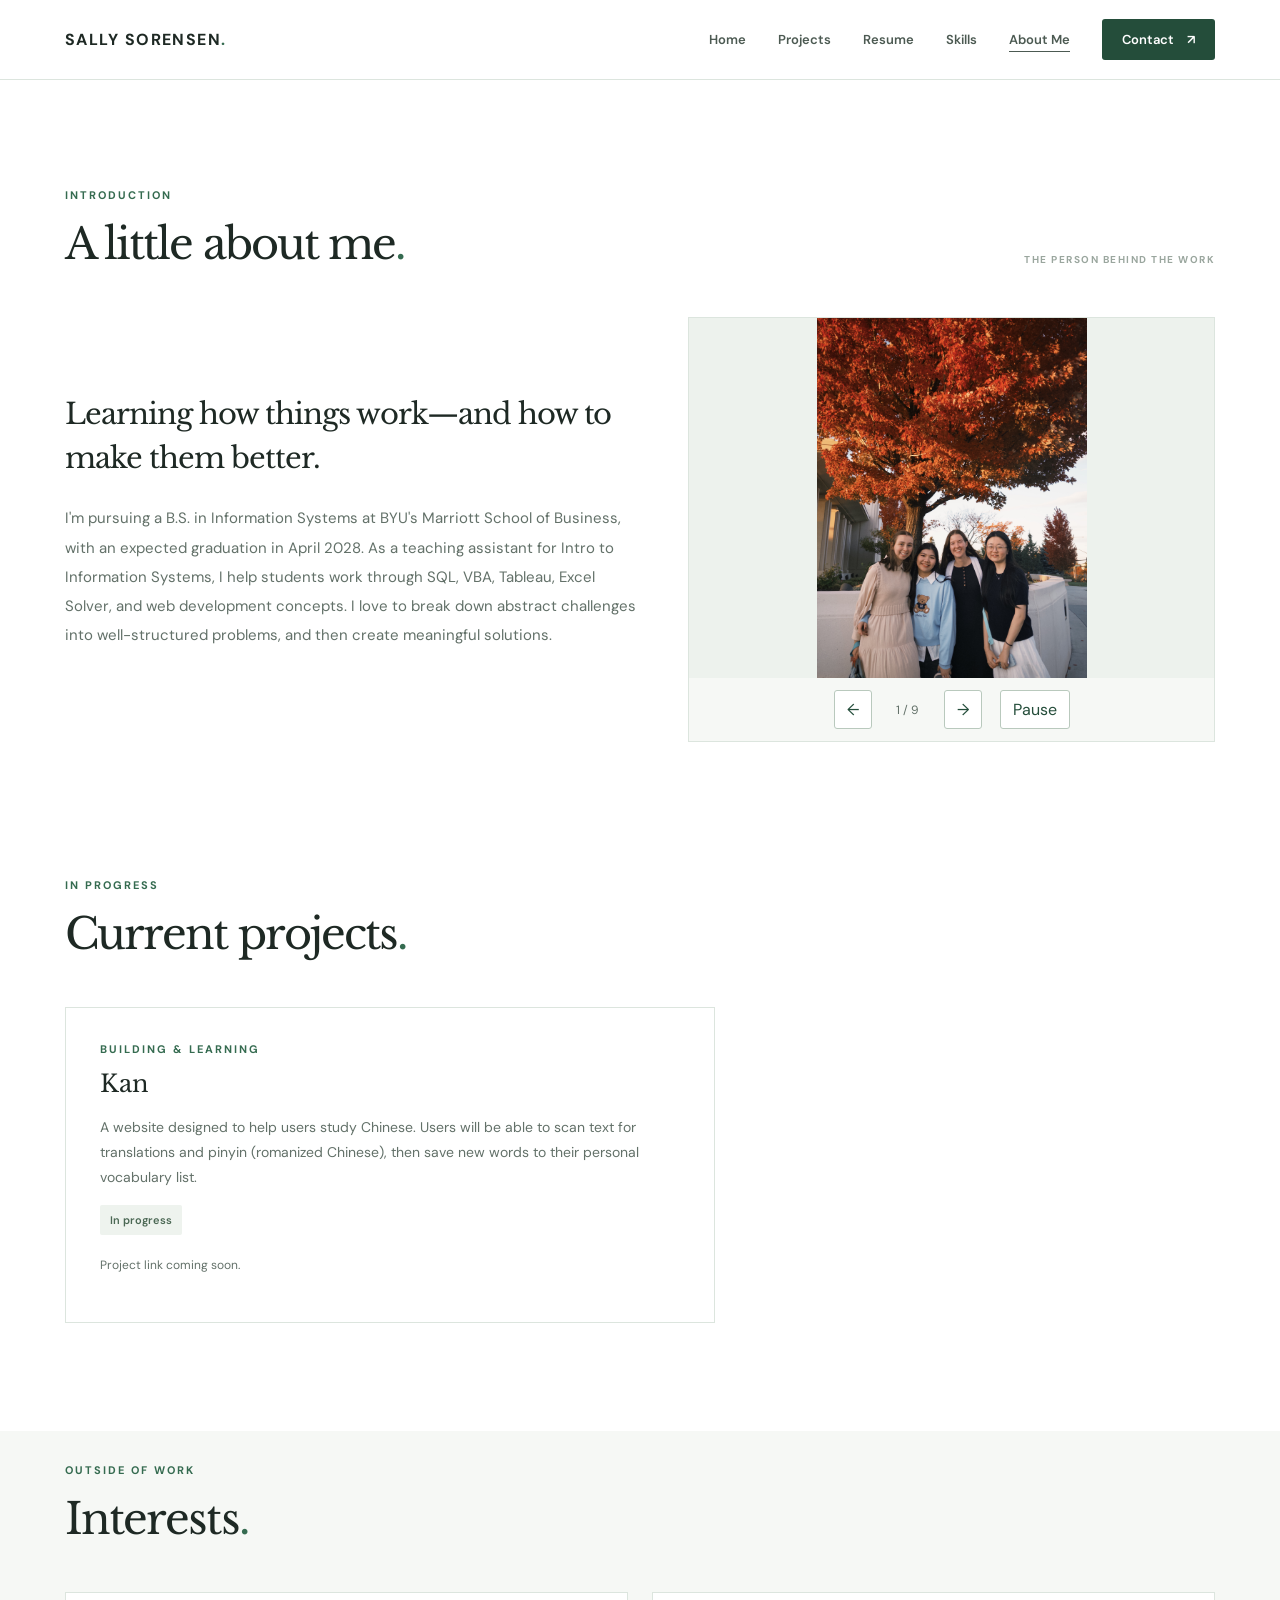
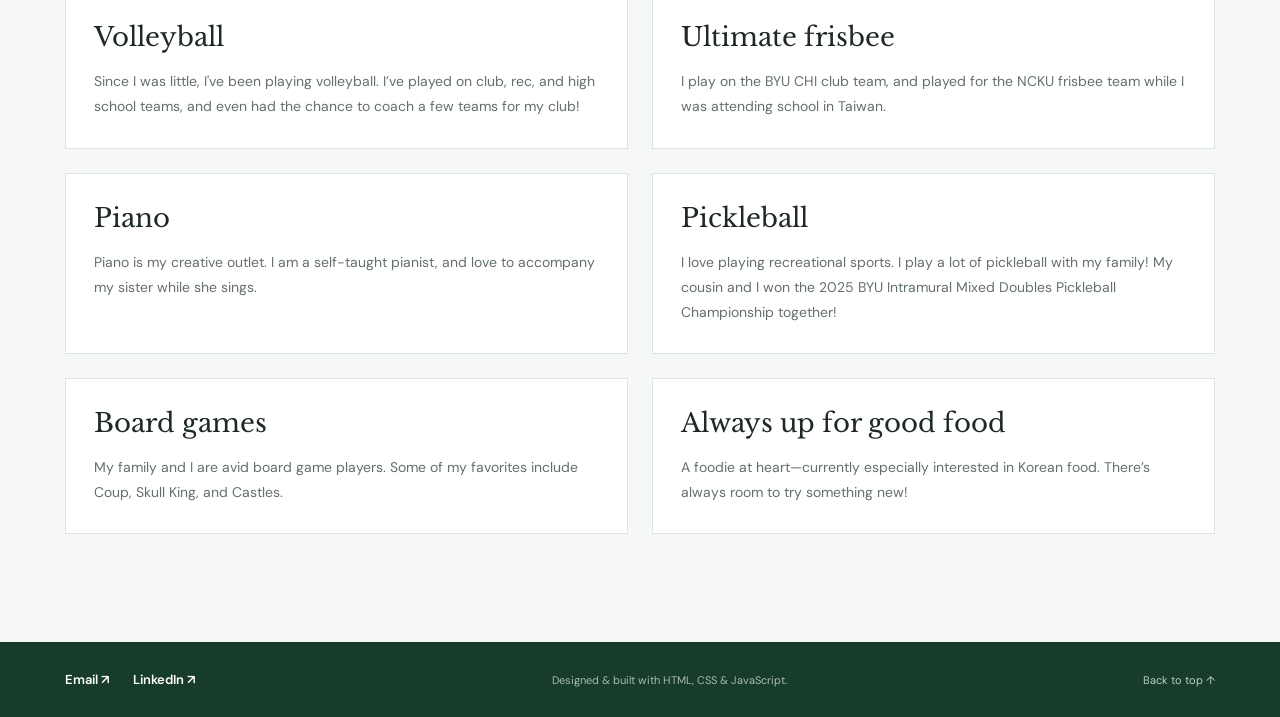
==== about.html @ e24bbb20 "files uploaded" ====
<!DOCTYPE html>
<html lang="en">
<head>
  <meta charset="UTF-8">
  <meta name="viewport" content="width=device-width, initial-scale=1">
  <meta name="description" content="Sally Sorensen — BYU Information Systems student. Explore my experience, skills, and software projects.">
  <title>Sally Sorensen | About Me</title>
  <link rel="stylesheet" href="styles.css">
  <script src="data.js" defer></script>
  <script src="app.js" defer></script>
</head>
<body data-page-title="About Me">
  <a class="skip-link" href="#main">Skip to content</a>
  <header class="site-header">
    <div class="container nav-wrap">
      <span class="brand" id="nav-name">YOUR NAME<span class="brand-dot">.</span></span>
      <button class="menu-toggle" id="menu-toggle" type="button" aria-expanded="false" aria-controls="site-nav" aria-label="Toggle navigation">
        <span></span><span></span><span></span>
      </button>
      <nav class="site-nav" id="site-nav" aria-label="Main navigation"><a href="index.html">Home</a>
<a href="projects.html">Projects</a>
<a href="resume.html">Resume</a>
<a href="skills.html">Skills</a>
<a href="about.html" aria-current="page">About Me</a>
<a href="contact.html" class="nav-contact">Contact <span aria-hidden="true">↗</span></a></nav>
    </div>
  </header>

  <main id="main">
    

    <section class="section about-section" id="about">
      <div class="container">
        <div class="section-heading"><div><p class="section-kicker">INTRODUCTION</p><h2>A little about me<span class="accent">.</span></h2></div><p class="section-aside">THE PERSON BEHIND THE WORK</p></div>
        <div class="about-copy-layout">
          
          <div class="about-copy"><h3 id="about-heading">A short introduction goes here.</h3><p id="about-body">Share a little about your education, professional interests, and what motivates you.</p></div>
<div class="about-carousel" role="region" aria-roledescription="carousel" aria-label="Personal photo gallery">
<div class="about-photo-stage"><img id="about-slide" src="assets/images/about/photo-01.jpg" alt="Personal photo 1 of 9" width="600" height="450"></div>
<div class="photo-controls"><button type="button" id="photo-prev" aria-label="Previous photo">←</button><span id="photo-counter">1 / 9</span><button type="button" id="photo-next" aria-label="Next photo">→</button><button type="button" id="photo-pause" aria-label="Pause photo rotation">Pause</button></div>
</div>
        </div>
      </div>
    </section>

    

    

    

    <section class="section" id="current-projects"><div class="container"><div class="section-heading"><div><p class="section-kicker">IN PROGRESS</p><h2>Current projects<span class="accent">.</span></h2></div></div><article class="growth-card kan-card"><p class="card-overline">BUILDING & LEARNING</p><h3>Kan</h3><p>A website designed to help users study Chinese. Users will be able to scan text for translations and pinyin (romanized Chinese), then save new words to their personal vocabulary list.</p><div class="tag-row"><span class="tag">In progress</span></div><p class="kan-link-placeholder">Project link coming soon.</p></article></div></section>
<section class="section section-tint" id="interests"><div class="container"><div class="section-heading"><div><p class="section-kicker">OUTSIDE OF WORK</p><h2>Interests<span class="accent">.</span></h2></div></div><div class="interest-grid">
<article class="interest-card"><h3>Volleyball</h3><p>Since I was little, I've been playing volleyball. I’ve played on club, rec, and high school teams, and even had the chance to coach a few teams for my club!</p></article>
<article class="interest-card"><h3>Ultimate frisbee</h3><p>I play on the BYU CHI club team, and played for the NCKU frisbee team while I was attending school in Taiwan.</p></article>
<article class="interest-card"><h3>Piano</h3><p>Piano is my creative outlet. I am a self-taught pianist, and love to accompany my sister while she sings.</p></article>
<article class="interest-card"><h3>Pickleball</h3><p>I love playing recreational sports. I play a lot of pickleball with my family! My cousin and I won the 2025 BYU Intramural Mixed Doubles Pickleball Championship together!</p></article>
<article class="interest-card"><h3>Board games</h3><p>My family and I are avid board game players. Some of my favorites include Coup, Skull King, and Castles.</p></article>
<article class="interest-card"><h3>Always up for good food</h3><p>A foodie at heart—currently especially interested in Korean food. There’s always room to try something new!</p></article>
</div></div></section>


    
  </main>

  <footer class="site-footer"><div class="container footer-inner"><div class="footer-links"><a href="mailto:ssally5@byu.edu">Email ↗</a><a href="https://www.linkedin.com/in/ssally5" target="_blank" rel="noopener noreferrer">LinkedIn ↗</a></div><p>Designed & built with HTML, CSS & JavaScript.</p><a href="index.html" class="back-to-top">Back to top ↑</a></div></footer>
</body>
</html>
---- styles.css ----
@import url('https://fonts.googleapis.com/css2?family=DM+Sans:wght@400;500;600;700&family=Libre+Baskerville:ital,wght@0,400;0,700;1,400&display=swap');
:root{--green:#356b50;--green-deep:#244d3a;--green-light:#eaf1eb;--ink:#1e2924;--muted:#637169;--line:#dce5de;--paper:#fff;--tint:#f6f8f5;--font:'DM Sans',Arial,sans-serif;--serif:'Libre Baskerville',Georgia,serif}
*{box-sizing:border-box}html{scroll-behavior:smooth;scroll-padding-top:92px}body{margin:0;font-family:var(--font);color:var(--ink);background:var(--paper);-webkit-font-smoothing:antialiased}a{color:inherit;text-decoration:none}button{font:inherit}img{max-width:100%}.container{width:min(1150px,calc(100% - 64px));margin-inline:auto}.skip-link{position:absolute;left:10px;top:-60px;background:white;padding:12px;z-index:20}.skip-link:focus{top:10px}.site-header{position:sticky;top:0;z-index:10;background:rgba(255,255,255,.97);border-bottom:1px solid var(--line);backdrop-filter:blur(12px)}.nav-wrap{min-height:79px;display:flex;align-items:center;justify-content:space-between;gap:24px}.brand,.footer-brand{font-size:16px;font-weight:700;letter-spacing:.09em}.brand-dot,.footer-brand span{color:var(--green)}.site-nav{display:flex;align-items:center;gap:32px}.site-nav a{font-size:13px;font-weight:600;color:#4c5a52;transition:color .2s}.site-nav a:hover{color:var(--green)}.site-nav .nav-contact{background:var(--green-deep);color:white;padding:12px 20px;border-radius:3px}.site-nav .nav-contact:hover{color:white;background:var(--green)}.nav-contact span{margin-left:10px}.menu-toggle{display:none}.hero{background:linear-gradient(115deg,#f8faf7 0%,#fff 60%);border-bottom:1px solid var(--line)}.hero-grid{min-height:625px;display:grid;grid-template-columns:1.15fr .85fr;align-items:center;gap:80px;padding-top:75px;padding-bottom:80px}.eyebrow,.section-kicker,.card-overline,.contact-kicker{font-size:11px;letter-spacing:.18em;font-weight:700;color:var(--green)}.eyebrow{display:flex;align-items:center;gap:13px;margin-bottom:30px}.eyebrow-line,.label-dash{display:inline-block;width:28px;height:2px;background:var(--green)}h1,h2,h3,h4,p{margin-top:0}.hero h1{font-family:var(--serif);font-weight:400;font-size:clamp(42px,5vw,69px);line-height:1.18;letter-spacing:-.045em;margin-bottom:22px}.hero-period,.accent{color:var(--green)}.hero-title{font-size:20px;font-weight:700;margin-bottom:18px}.hero-description{max-width:510px;color:var(--muted);font-size:16px;line-height:1.85;margin-bottom:32px}.hero-actions{display:flex;gap:12px;flex-wrap:wrap}.btn{display:inline-flex;justify-content:center;align-items:center;gap:22px;padding:15px 22px;font-size:13px;font-weight:700;border-radius:3px;transition:transform .2s,background .2s}.btn:hover{transform:translateY(-2px)}.btn-primary{background:var(--green-deep);color:white}.btn-primary:hover{background:var(--green)}.btn-outline{border:1px solid #b9c9bd;background:white}.hero-footnote{margin-top:54px;font-size:10px;letter-spacing:.12em;font-weight:700;color:#64756b}.status-dot{display:inline-block;width:7px;height:7px;background:#6ba67c;border-radius:50%;margin-right:7px}.footnote-divider{padding:0 15px;color:#b4c3b9}.hero-aside{position:relative}.hero-frame{height:400px;background:#e7eee7;border:1px solid #d4e0d6;display:flex;align-items:center;justify-content:center;position:relative;box-shadow:20px 20px 0 #f2f5f0}.hero-frame:before{content:"";position:absolute;inset:22px;border:1px solid #cad9ce}.hero-frame-number,.hero-frame-caption{position:absolute;font-size:10px;font-weight:700;letter-spacing:.17em;color:#718d78;left:42px}.hero-frame-number{top:42px}.hero-frame-caption{bottom:42px}.hero-monogram{font-family:var(--serif);font-size:120px;letter-spacing:-.1em;color:#95b39e;font-weight:400}.hero-side-label{position:absolute;right:-30px;bottom:80px;writing-mode:vertical-rl;font-size:10px;letter-spacing:.18em;color:#7d9382}.section{padding:108px 0}.section-tint{background:var(--tint)}.section-heading{display:flex;justify-content:space-between;align-items:end;gap:24px;margin-bottom:46px}.section-kicker{margin-bottom:15px}.section-heading h2{font-family:var(--serif);font-size:clamp(30px,3.4vw,43px);font-weight:400;letter-spacing:-.045em;margin-bottom:0}.section-aside{font-size:10px;letter-spacing:.15em;color:#9aa69e;font-weight:700;margin-bottom:5px}.section-intro{max-width:650px;color:var(--muted);line-height:1.8;margin-top:-18px;margin-bottom:38px}.about-grid{display:grid;grid-template-columns:370px 1fr;gap:90px;align-items:center}.portrait-placeholder{min-height:420px;background:#edf2ed;border:1px solid #dce7dd;display:flex;flex-direction:column;align-items:center;justify-content:center;gap:20px;color:#8ca293;font-size:10px;font-weight:700;letter-spacing:.2em}.portrait-circle{width:155px;height:155px;border-radius:50%;background:#dce8de;display:grid;place-items:center}.portrait-circle svg{width:90px;fill:none;stroke:#93ad9a;stroke-width:3;stroke-linecap:round}.about-copy h3{font-family:var(--serif);font-weight:400;font-size:29px;line-height:1.5;letter-spacing:-.035em;margin-bottom:24px}.about-copy p{color:var(--muted);font-size:15px;line-height:1.95}.text-link{display:inline-block;margin-top:12px;padding-bottom:7px;border-bottom:1px solid var(--green);font-size:13px;font-weight:700;color:var(--green-deep)}.text-link span{margin-left:18px}.skills-grid{display:grid;grid-template-columns:repeat(4,1fr);gap:18px}.skill-card{background:white;border:1px solid var(--line);padding:29px 24px;min-height:245px}.skill-number{font-family:var(--serif);color:#a4b9aa;font-size:24px;margin-bottom:30px}.skill-card h3{font-size:15px;margin-bottom:21px}.tag-row{display:flex;gap:8px;flex-wrap:wrap}.tag{background:#eef3ee;color:#4b6854;font-size:11px;padding:8px 10px;border-radius:2px;font-weight:600}.resume-grid{display:grid;grid-template-columns:1fr 1fr;gap:90px}.subsection-title{display:flex;align-items:center;gap:13px;padding-bottom:20px;border-bottom:1px solid var(--line);margin-bottom:28px}.subsection-title h3{font-size:18px;margin:0}.mini-icon{color:var(--green);font-size:23px}.timeline-entry{position:relative;padding:0 0 22px 24px;margin-left:4px;border-left:1px solid #d1ded4}.timeline-entry:before{content:"";position:absolute;left:-5px;top:4px;width:9px;height:9px;background:var(--green);border-radius:50%}.timeline-period{font-size:11px;font-weight:700;letter-spacing:.08em;color:var(--green);margin-bottom:10px}.timeline-entry h4{font-size:17px;margin-bottom:7px}.timeline-org{font-size:13px;color:#65756b;font-weight:600;margin-bottom:14px}.timeline-description{font-size:13px;color:var(--muted);line-height:1.8}.resume-banner{margin-top:52px;padding:28px 34px;background:var(--green-deep);color:white;display:flex;align-items:center;justify-content:space-between;gap:25px}.resume-banner h3{font-family:var(--serif);font-size:21px;font-weight:400;margin-bottom:8px}.resume-banner p{color:#c9ddd0;font-size:13px;margin:0}.btn-light{background:white;color:var(--green-deep);white-space:nowrap}.btn-light[aria-disabled=true]{opacity:.8;cursor:default}.project-label{display:flex;align-items:center;gap:12px;font-size:11px;font-weight:700;letter-spacing:.16em;color:var(--green-deep);margin-bottom:18px}.other-project-label{margin-top:50px}.projects-grid{display:grid;grid-template-columns:repeat(3,minmax(0,1fr));gap:22px}.project-card{background:white;border:1px solid var(--line);overflow:hidden}.project-visual{height:210px;position:relative;background:linear-gradient(135deg,#dce9dd,#eff4ec);display:flex;align-items:center;justify-content:center;flex-direction:column;gap:9px}.project-placeholder-symbol{font-family:var(--serif);font-size:70px;color:#9bb8a2;line-height:1}.project-placeholder-text{font-size:9px;font-weight:700;letter-spacing:.18em;color:#7e9c86}.project-index{position:absolute;right:17px;top:16px;font-size:11px;font-weight:700;color:#6b8c73}.project-image{width:100%;height:100%;object-fit:cover}.project-body{padding:27px}.project-body h3{font-family:var(--serif);font-size:20px;font-weight:400;margin-bottom:14px}.project-description{color:var(--muted);font-size:13px;line-height:1.8;min-height:72px}.project-body .tag-row{margin:20px 0 24px}.project-link{font-size:12px;font-weight:700;color:var(--green-deep)}.project-link-disabled{color:#87968b}.growth-grid{display:grid;grid-template-columns:1fr 1fr;gap:24px}.growth-card{border:1px solid var(--line);padding:34px;min-height:315px}.growth-icon{font-family:var(--serif);font-size:36px;color:var(--green);margin-bottom:30px}.card-overline{margin-bottom:13px}.growth-card h3{font-family:var(--serif);font-weight:400;font-size:24px;margin-bottom:17px}.growth-card>p:not(.card-overline){color:var(--muted);font-size:14px;line-height:1.8}.achievement-item{font-size:12px;color:var(--green-deep);font-weight:600;margin-top:14px}.contact-section{background:var(--green-deep);color:white;padding:100px 0}.contact-grid{display:grid;grid-template-columns:1fr 1fr;gap:90px;align-items:center}.contact-kicker{color:#a5c6ac;margin-bottom:25px}.contact-section h2{font-family:var(--serif);font-weight:400;line-height:1.35;font-size:clamp(36px,4.4vw,55px);letter-spacing:-.05em;margin-bottom:22px}.contact-section h2 em{color:#b4d0b9}.contact-section p:not(.contact-kicker){max-width:360px;font-size:14px;line-height:1.85;color:#c6d8cb}.contact-link{display:flex;justify-content:space-between;align-items:center;gap:15px;padding:19px 0;border-bottom:1px solid #5c7865}.contact-link-label{display:block;font-size:10px;letter-spacing:.15em;color:#a6c3ad;font-weight:700;margin-bottom:9px;text-transform:uppercase}.contact-link strong{font-size:15px;font-weight:500;overflow-wrap:anywhere}.contact-link-arrow{font-size:23px;color:#b7d4bf}.contact-link-placeholder strong{color:#a8c2af}.site-footer{background:#183c2b;color:white}.footer-inner{display:flex;justify-content:space-between;align-items:center;gap:15px;padding:29px 0}.footer-inner p{font-size:11px;color:#a8bdb0;margin:0}.footer-brand span{color:#b0d3b7}.back-to-top{font-size:11px;color:#bcd3c2}[hidden]{display:none!important}
@media(max-width:900px){.hero-grid{gap:45px}.hero-frame{height:320px}.hero-monogram{font-size:90px}.about-grid{grid-template-columns:300px 1fr;gap:45px}.skills-grid{grid-template-columns:repeat(2,1fr)}.projects-grid{grid-template-columns:repeat(2,1fr)}.resume-grid,.contact-grid{gap:45px}}
@media(max-width:650px){.container{width:min(100% - 36px,1150px)}.nav-wrap{min-height:68px}.menu-toggle{display:flex;width:40px;height:40px;flex-direction:column;align-items:center;justify-content:center;gap:5px;border:1px solid var(--line);background:white;cursor:pointer}.menu-toggle span{width:18px;height:2px;background:var(--green-deep)}.site-nav{display:none;position:absolute;left:0;right:0;top:68px;background:white;padding:20px 18px 25px;box-shadow:0 12px 22px #183c2b18;flex-direction:column;align-items:stretch;gap:22px}.site-nav.is-open{display:flex}.site-nav .nav-contact{text-align:center}.hero-grid{grid-template-columns:1fr;padding-top:76px;padding-bottom:80px;gap:48px;min-height:auto}.hero-aside{display:none}.hero h1{font-size:clamp(42px,10vw,58px)}.hero-title{font-size:17px}.hero-footnote{margin-top:40px}.section{padding:75px 0}.section-heading{align-items:start;margin-bottom:35px}.section-aside{display:none}.section-heading h2{font-size:32px}.about-grid,.resume-grid,.growth-grid,.contact-grid{grid-template-columns:1fr;gap:36px}.portrait-placeholder{min-height:320px}.skills-grid,.projects-grid{grid-template-columns:1fr}.skill-card{min-height:190px}.skill-number{margin-bottom:20px}.resume-banner{flex-direction:column;align-items:start}.contact-section{padding:75px 0}.footer-inner{flex-wrap:wrap}.footer-inner p{order:3;width:100%}.hero-actions .btn{flex:1;gap:8px;font-size:12px;padding:14px 12px}}
@media(prefers-reduced-motion:reduce){html{scroll-behavior:auto}*,*:before,*:after{transition:none!important}}

/* Personal photo and live project button */
.portrait-photo{width:100%;height:420px;overflow:hidden;background:#edf2ed;border:1px solid var(--line)}
.portrait-photo img{width:100%;height:100%;object-fit:cover;object-position:center 24%;display:block}
.project-demo-link{display:inline-flex;background:var(--green-deep);color:white;padding:12px 17px;border-radius:3px;margin-right:15px;margin-bottom:8px}
.project-demo-link:hover{background:var(--green)}
@media(max-width:650px){.portrait-photo{height:360px}}

/* Multiple-page layout and introductory portrait */
.hero-frame{height:480px;overflow:hidden}.hero-frame:before{display:none}.hero-photo{display:block;width:100%;height:100%;object-fit:cover;object-position:center 24%}.hero-grid{min-height:calc(100vh - 155px)}.about-copy-layout{max-width:780px}.site-nav a[aria-current="page"]{text-decoration:underline;text-underline-offset:7px}.contact-section{min-height:calc(100vh - 155px)}
@media(max-width:900px){.hero-frame{height:390px}.site-nav{gap:22px}}
@media(max-width:650px){.hero-aside{display:block;max-width:400px;width:100%;margin-inline:auto}.hero-frame{height:420px;box-shadow:12px 12px 0 #f2f5f0}.hero-grid{padding-top:50px;gap:40px}.hero-footnote{line-height:1.8}.hero-photo{object-position:center 24%}}

.footer-links{display:flex;gap:24px;align-items:center;font-size:13px;font-weight:600}.footer-links a:hover{text-decoration:underline;text-underline-offset:4px}
@media(min-width:651px) and (max-width:900px){.site-nav{gap:16px}.site-nav .nav-contact{padding:12px 14px}.nav-wrap{gap:18px}}

.project-visual .project-image{width:100%;height:100%;object-fit:contain;background:#f4f7fa}.project-actions{display:flex;align-items:center;gap:20px;flex-wrap:wrap}.project-more{background:none;border:0;padding:0;cursor:pointer;font:inherit;font-size:12px;font-weight:700;color:var(--green-deep)}.project-more:hover,.project-link:hover{text-decoration:underline;text-underline-offset:4px}.project-dialog{width:min(650px,calc(100% - 36px));max-height:85vh;overflow:auto;border:1px solid var(--line);border-radius:8px;padding:40px;color:var(--ink);background:white;box-shadow:0 24px 80px #183c2b40}.project-dialog::backdrop{background:#10281dcc;backdrop-filter:blur(3px)}.dialog-close{display:block;margin:0 0 24px auto;background:transparent;border:1px solid var(--line);padding:8px 12px;border-radius:3px;cursor:pointer;color:var(--green-deep)}.project-dialog h2{font-family:var(--serif);font-size:32px;font-weight:400}.dialog-intro,.dialog-features{font-size:15px;line-height:1.8;color:var(--muted)}.dialog-features{padding-left:22px}.dialog-features li{margin-bottom:12px}.project-dialog .tag-row{margin:24px 0}.dialog-open{overflow:hidden}@media(max-width:650px){.project-dialog{padding:24px}.project-dialog h2{font-size:27px}}

.resume-grid{grid-template-columns:1fr;gap:60px}.resume-cards{display:grid;grid-template-columns:repeat(3,minmax(0,1fr));gap:24px}.resume-card{border:1px solid var(--line);background:white;display:flex;flex-direction:column}.resume-thumbnail{height:165px;background:linear-gradient(135deg,#e7eee7,#f5f8f3);display:flex;flex-direction:column;align-items:center;justify-content:center;gap:15px;color:var(--green-deep)}.resume-initials{font-family:var(--serif);font-size:48px}.resume-thumb-label{font-size:10px;letter-spacing:.18em;font-weight:700}.resume-card-body{padding:26px;display:flex;flex-direction:column;flex:1}.resume-card h4{font-size:17px;line-height:1.5;margin-bottom:12px}.resume-card .timeline-description{margin-bottom:24px}.resume-card .project-more{align-self:flex-start;margin-top:auto}.resume-photo-placeholder{min-height:200px;border:1px dashed #9cb5a3;background:var(--tint);display:flex;align-items:center;justify-content:center;text-align:center;padding:24px;color:var(--muted);margin:26px 0}.detail-placeholder{color:var(--muted);line-height:1.8;font-style:italic}@media(max-width:900px){.resume-cards{grid-template-columns:repeat(2,minmax(0,1fr))}}@media(max-width:650px){.resume-cards{grid-template-columns:1fr}}

/* Keep card content and actions aligned across each grid row. */
.projects-grid,.resume-cards{align-items:stretch}.project-card{display:flex;flex-direction:column;height:100%}.project-visual{flex:none}.project-body{display:flex;flex-direction:column;flex:1}.project-body h3{min-height:3em;line-height:1.5}.project-description{min-height:5.4em}.project-body .tag-row{min-height:28px}.project-actions{margin-top:auto;padding-top:4px}.resume-card .timeline-period{min-height:2.8em;line-height:1.4}.resume-card h4{min-height:4.5em}.resume-card .timeline-org{min-height:3em;line-height:1.5}.resume-card .timeline-description{flex:1}.resume-card .project-more{padding-top:8px}@media(max-width:650px){.project-body h3,.project-description,.resume-card .timeline-period,.resume-card h4,.resume-card .timeline-org{min-height:0}}

/* Compact text-only resume cards; photos belong in the detail popup. */
.resume-card-body{padding:20px}.resume-card h4{font-size:15px;line-height:1.4;min-height:4.2em;margin-bottom:8px}.resume-card .timeline-period{font-size:10px;min-height:2.8em;margin-bottom:10px}.resume-card .timeline-org{font-size:12px;min-height:3em;margin-bottom:10px}.resume-card .timeline-description{font-size:12px;line-height:1.6;margin-bottom:14px}.resume-card .project-more{padding-top:4px}.resume-cards{gap:18px}@media(max-width:650px){.resume-card h4,.resume-card .timeline-period,.resume-card .timeline-org{min-height:0}}

/* Dense resume cards without reserved blank text rows. */
#resume{padding-top:40px}#resume .resume-banner{margin:0 0 36px;padding:22px 28px}#resume .section-heading{margin-bottom:28px}.resume-grid{gap:32px}.resume-cards{gap:14px}.resume-card-body{padding:16px;gap:6px}.resume-card .timeline-period,.resume-card h4,.resume-card .timeline-org,.resume-card .timeline-description{min-height:0;margin:0}.resume-card h4{font-size:14px;line-height:1.4}.resume-card .timeline-period{line-height:1.4}.resume-card .timeline-org{font-size:11px;line-height:1.4}.resume-card .timeline-description{font-size:12px;line-height:1.5;flex:initial}.resume-card .project-more{margin-top:auto;padding-top:8px}.subsection-title{margin-bottom:16px}#resume .resume-banner h3{margin-bottom:6px}@media(max-width:650px){#resume .resume-banner{padding:20px}}

.skill-filters{display:flex;flex-wrap:wrap;gap:10px;margin-bottom:20px}.skill-filter{border:1px solid #b9c9bd;background:white;color:var(--green-deep);padding:10px 16px;border-radius:30px;cursor:pointer;font-size:13px}.skill-filter[aria-pressed="true"]{background:var(--green-deep);color:white;border-color:var(--green-deep)}.skill-filter:focus-visible{outline:3px solid #85ac92;outline-offset:3px}.skill-count{font-size:12px;color:var(--muted);margin-bottom:18px}.skill-collection{display:flex;flex-wrap:wrap;gap:12px;background:white;border:1px solid var(--line);padding:28px;min-height:150px;align-content:flex-start}.skill-item{border:1px solid var(--line);padding:12px 18px;border-radius:4px;font-size:14px;color:var(--green-deep);background:var(--tint)}.credential-list{display:grid;grid-template-columns:repeat(2,minmax(0,1fr));gap:16px}.credential-list .achievement-item{border:1px solid var(--line);padding:22px;margin:0;font-size:14px;line-height:1.6}.interest-grid{display:grid;grid-template-columns:repeat(2,minmax(0,1fr));gap:24px}.interest-card{background:white;border:1px solid var(--line);padding:28px}.interest-card h3{font-family:var(--serif);font-size:26px;font-weight:400;margin-bottom:16px}.interest-card p{font-size:14px;line-height:1.8;color:var(--muted);margin:0}.kan-card{max-width:650px;min-height:0}.kan-link-placeholder{margin-top:20px!important;font-size:12px!important}@media(max-width:650px){.interest-grid,.credential-list{grid-template-columns:1fr}.skill-collection{padding:20px}}

/* Tighter spacing on Skills and Certificates & Awards. */
#skills,#credentials{padding:52px 0}#skills .section-heading,#credentials .section-heading{margin-bottom:24px}#skills .section-intro,#credentials .section-intro{margin-bottom:20px}.skill-collection{min-height:0;padding:20px;gap:10px}.skill-item{padding:9px 14px}.skill-filters{margin-bottom:14px}.skill-count{margin-bottom:14px}.credential-list{gap:12px}.credential-list .achievement-item{padding:16px;font-size:13px;line-height:1.5}@media(max-width:650px){#skills,#credentials{padding:38px 0}.skill-collection{padding:16px}}

/* Bring the introduction and interests closer together. */
#about{padding-bottom:28px}#interests{padding-top:32px}@media(max-width:650px){#about{padding-bottom:20px}#interests{padding-top:24px}}

/* Compact project cards while retaining equal-height rows. */
.project-body{padding:20px;gap:10px}.project-body h3{min-height:0;line-height:1.4;margin:0;font-size:18px}.project-description{min-height:0;margin:0;font-size:13px;line-height:1.6}.project-body .tag-row{min-height:0;margin:0;gap:6px}.project-body .tag{padding:5px 8px}.project-actions{padding-top:4px;margin-top:auto}.project-body .project-link{line-height:1.5}@media(max-width:650px){.project-body{padding:18px}}

/* Full resume content displayed directly in each card. */
.resume-cards{grid-template-columns:repeat(2,minmax(0,1fr))}.resume-card-body{padding:22px;gap:8px}.resume-bullets{padding-left:18px;margin:4px 0 0;font-size:13px;line-height:1.65;color:var(--muted)}.resume-bullets li+li{margin-top:8px}.resume-card h4{font-size:17px}.resume-card .timeline-org{font-size:12px}@media(max-width:650px){.resume-cards{grid-template-columns:1fr}.resume-card-body{padding:20px}}

/* Introduction gallery retains the full photo at every aspect ratio. */
.about-copy-layout{max-width:none;display:grid;grid-template-columns:1.1fr 1fr;gap:44px;align-items:center}.about-carousel{min-width:0;border:1px solid var(--line);background:var(--tint)}.about-photo-stage{height:360px;display:flex;align-items:center;justify-content:center;background:#edf2ed}.about-photo-stage img{width:100%;height:100%;object-fit:contain;display:block}.photo-controls{display:flex;align-items:center;justify-content:center;gap:18px;padding:12px}.photo-controls button{border:1px solid #b9c9bd;background:white;border-radius:3px;color:var(--green-deep);padding:8px 12px;cursor:pointer}.photo-controls button:focus-visible{outline:3px solid #85ac92;outline-offset:2px}#photo-counter{font-size:12px;color:var(--muted);min-width:36px;text-align:center}@media(max-width:750px){.about-copy-layout{grid-template-columns:1fr;gap:26px}.about-photo-stage{height:340px}}
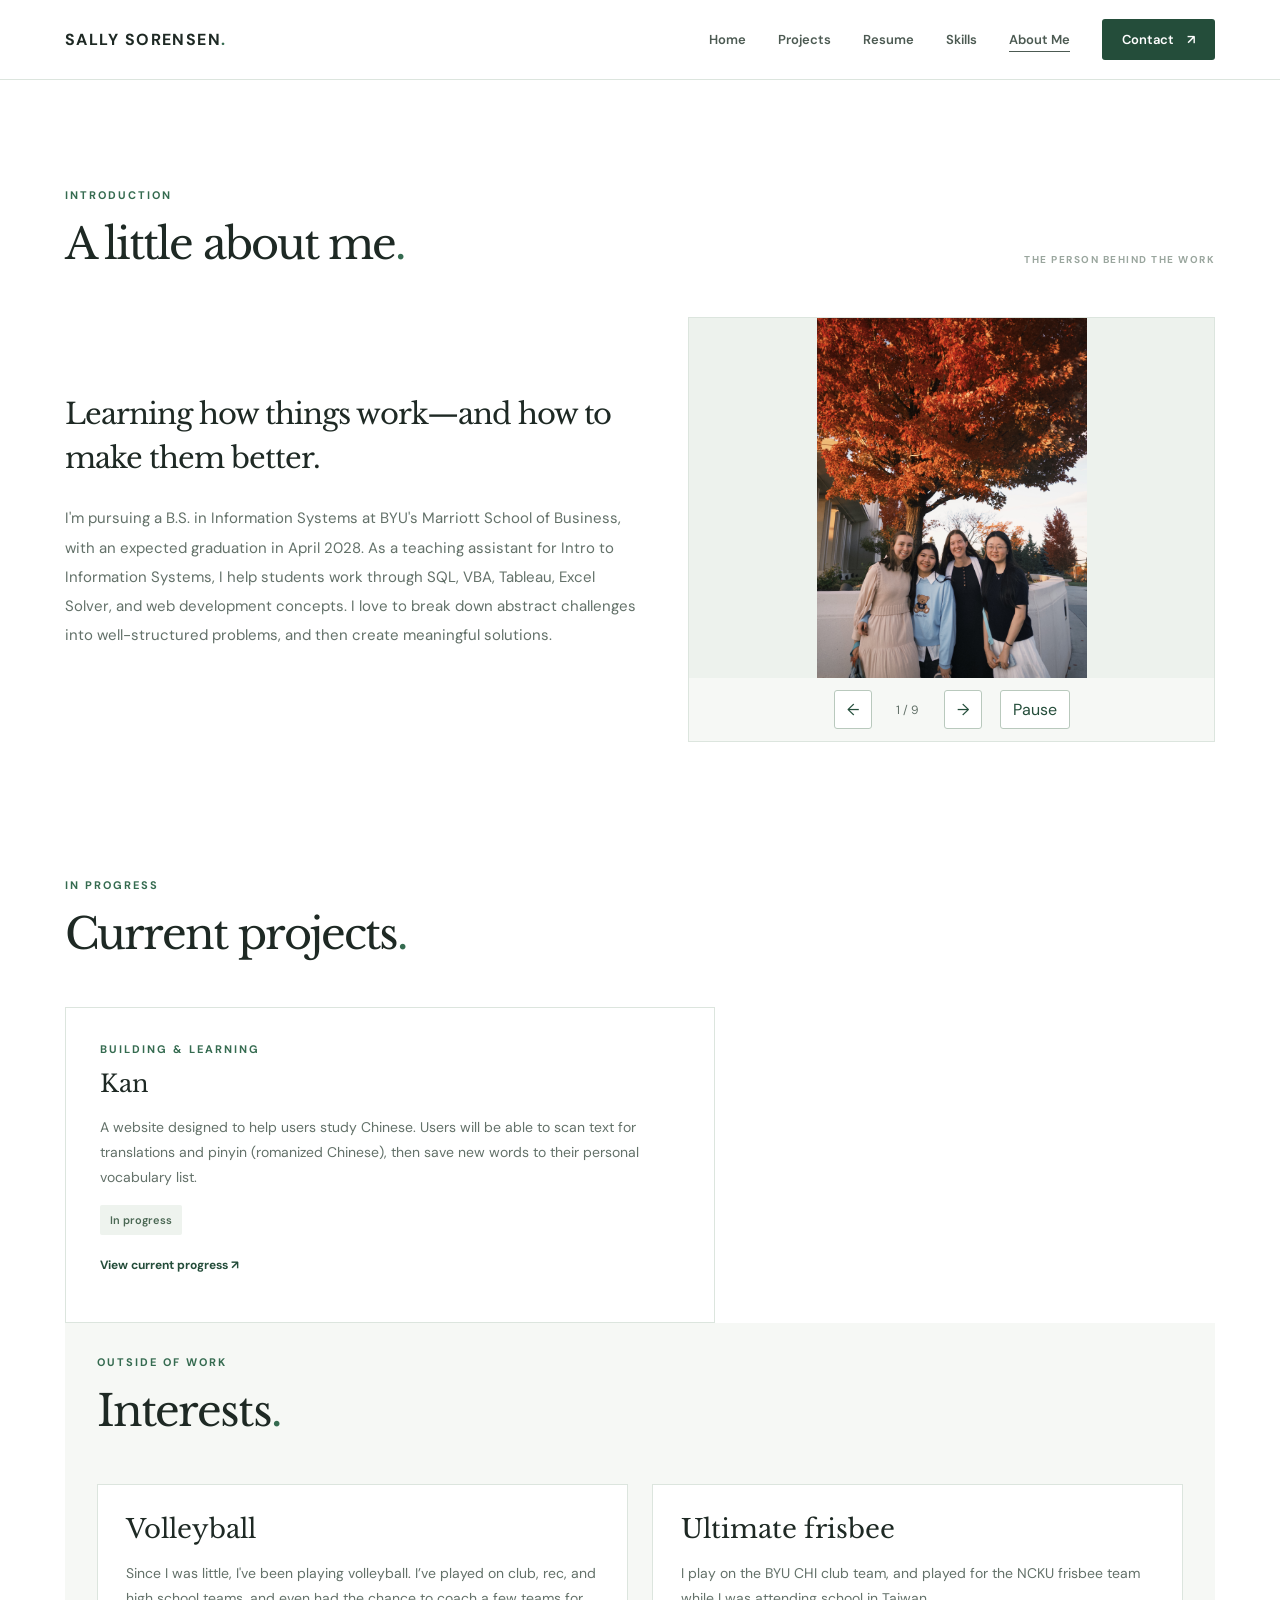
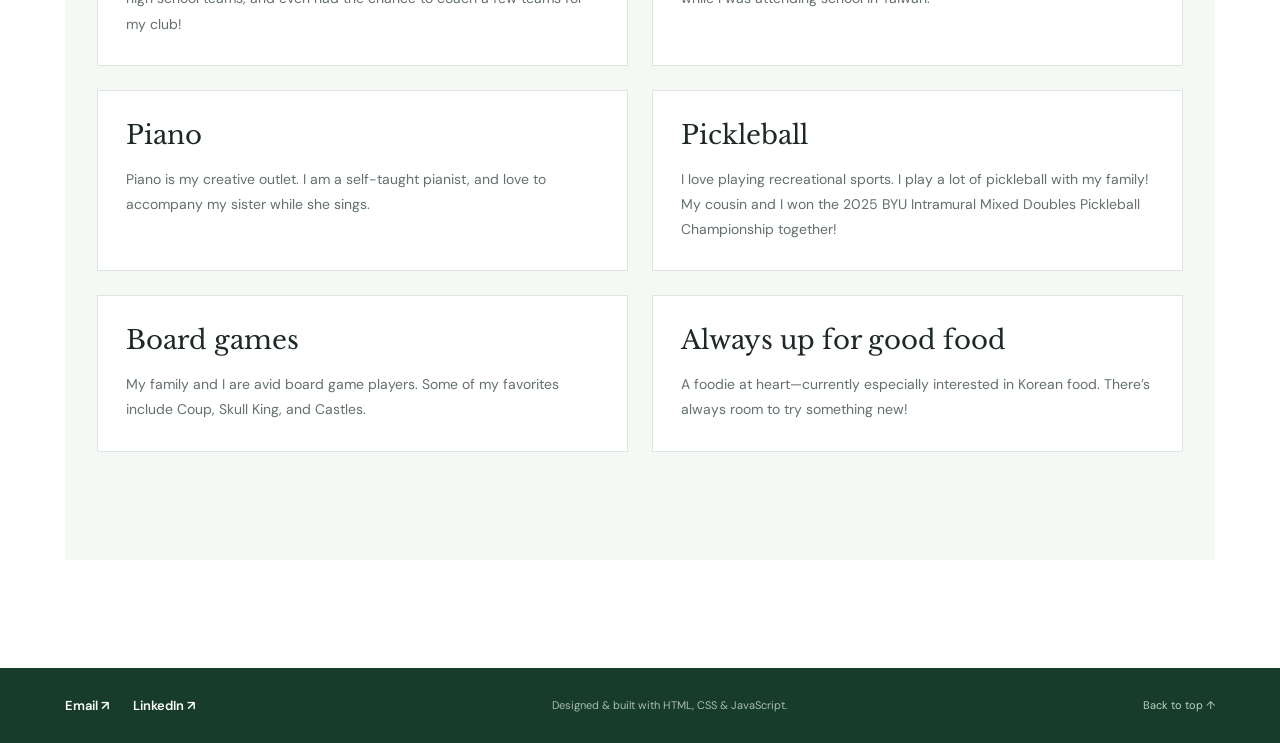
==== commit d21c685b: "initial commit" ====
--- a/about.html
+++ b/about.html
@@ -49,7 +49,30 @@
 
     
 
-    <section class="section" id="current-projects"><div class="container"><div class="section-heading"><div><p class="section-kicker">IN PROGRESS</p><h2>Current projects<span class="accent">.</span></h2></div></div><article class="growth-card kan-card"><p class="card-overline">BUILDING & LEARNING</p><h3>Kan</h3><p>A website designed to help users study Chinese. Users will be able to scan text for translations and pinyin (romanized Chinese), then save new words to their personal vocabulary list.</p><div class="tag-row"><span class="tag">In progress</span></div><p class="kan-link-placeholder">Project link coming soon.</p></article></div></section>
+    <section class="section" id="current-projects"><div class="container"><div class="section-heading"><div><p class="section-kicker">IN PROGRESS</p><h2>Current projects<span class="accent">.</span></h2></div></div>
+          <article class="growth-card kan-card">
+  <p class="card-overline">BUILDING &amp; LEARNING</p>
+  <h3>Kan</h3>
+
+  <p>
+    A website designed to help users study Chinese. Users will be able to
+    scan text for translations and pinyin (romanized Chinese), then save
+    new words to their personal vocabulary list.
+  </p>
+
+  <div class="tag-row">
+    <span class="tag">In progress</span>
+  </div>
+
+  <p class="kan-link-placeholder">
+    <a class="project-link"
+       href="https://ssally5.github.io/kan/"
+       target="_blank"
+       rel="noopener noreferrer">
+      View current progress ↗
+    </a>
+  </p>
+</article>
 <section class="section section-tint" id="interests"><div class="container"><div class="section-heading"><div><p class="section-kicker">OUTSIDE OF WORK</p><h2>Interests<span class="accent">.</span></h2></div></div><div class="interest-grid">
 <article class="interest-card"><h3>Volleyball</h3><p>Since I was little, I've been playing volleyball. I’ve played on club, rec, and high school teams, and even had the chance to coach a few teams for my club!</p></article>
 <article class="interest-card"><h3>Ultimate frisbee</h3><p>I play on the BYU CHI club team, and played for the NCKU frisbee team while I was attending school in Taiwan.</p></article>
